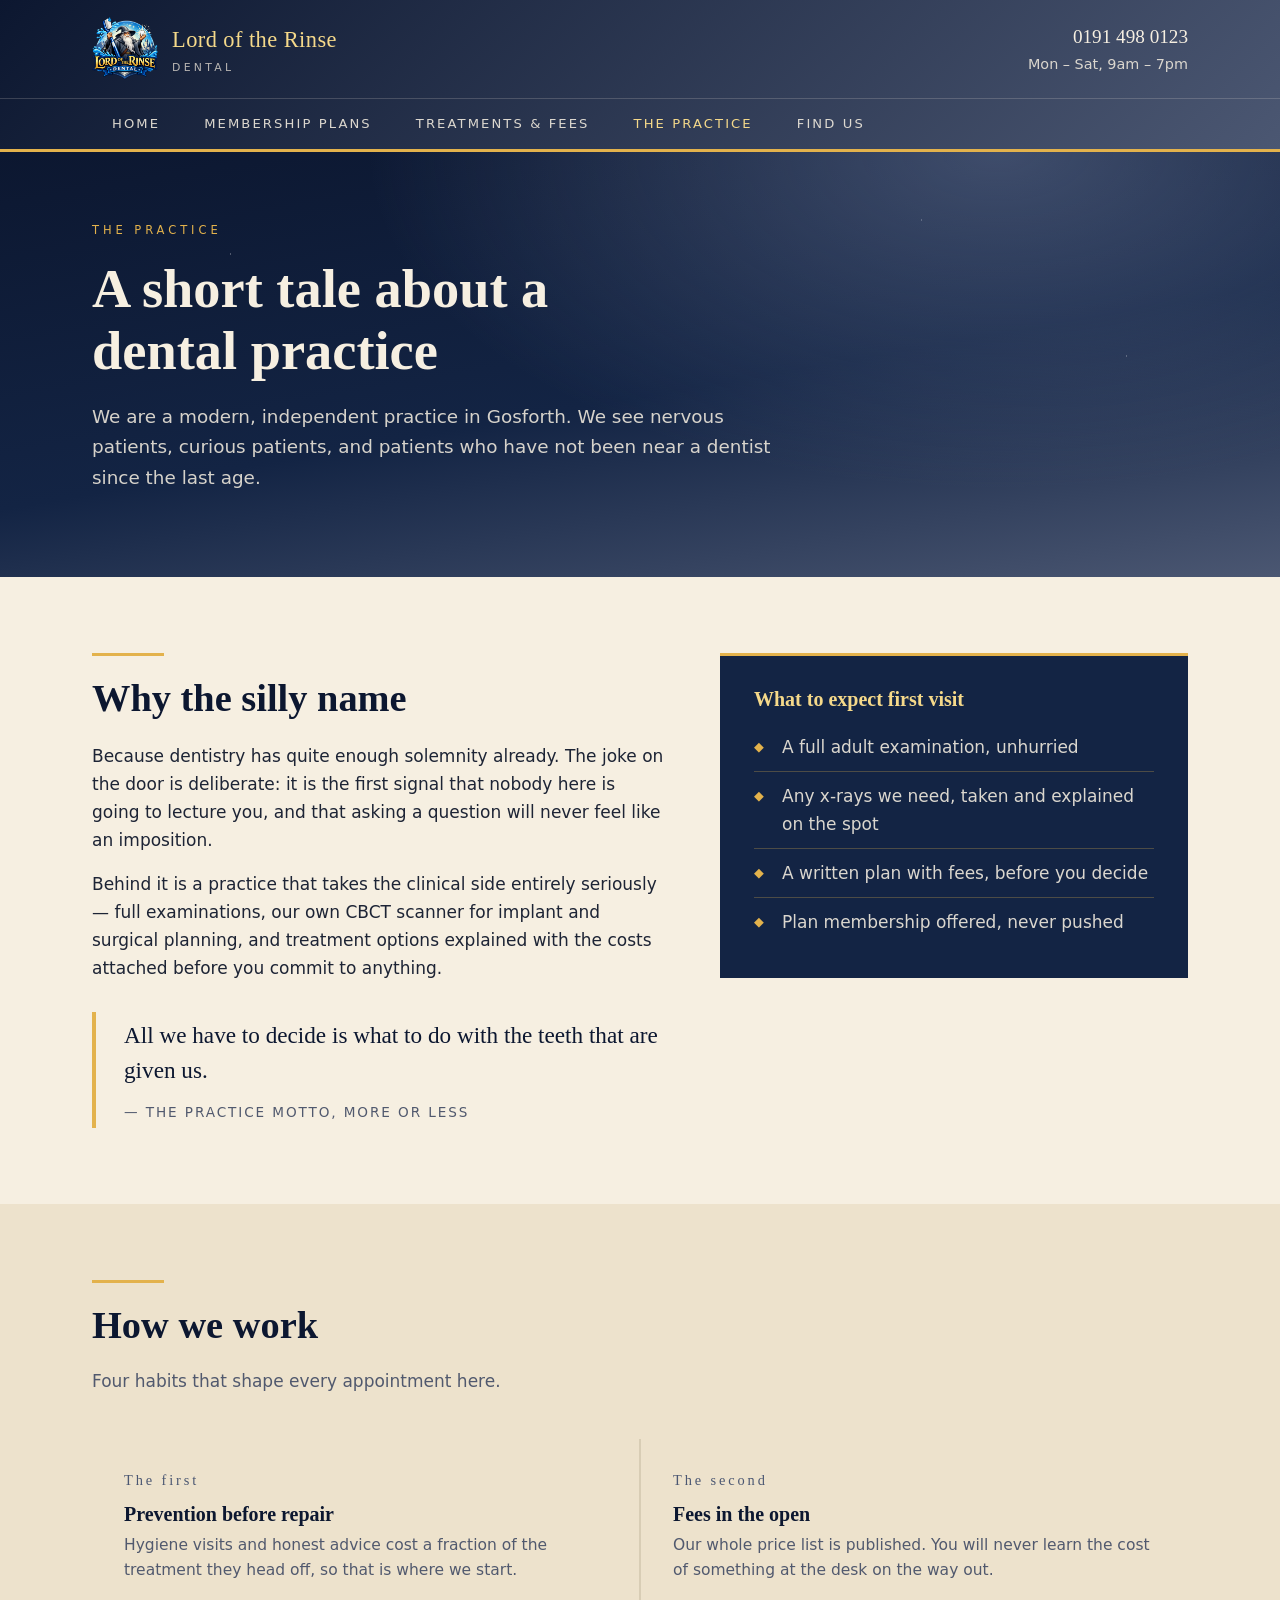
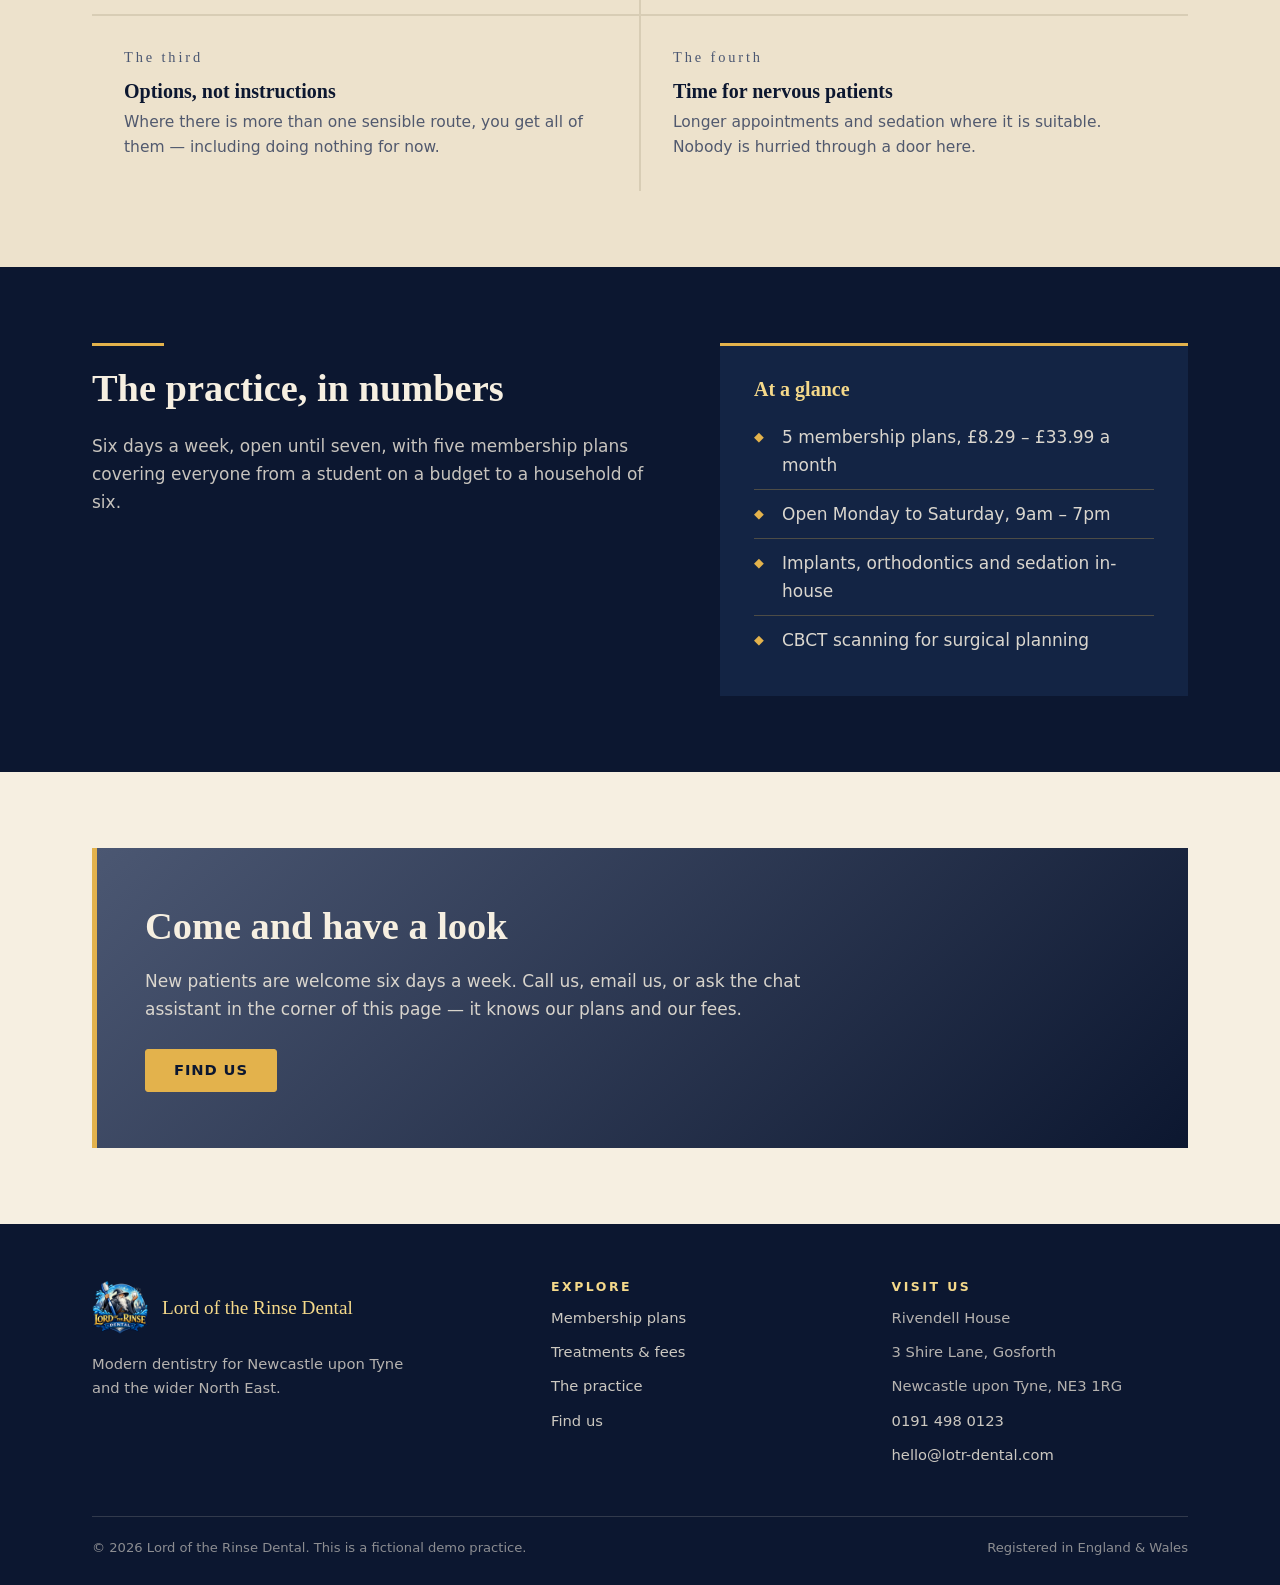
==== about.html @ 796674c6 "Add files via upload" ====
<!DOCTYPE html>
<html lang="en-GB">
<head>
  <meta charset="UTF-8" />
  <meta name="viewport" content="width=device-width, initial-scale=1" />
  <title>The Practice — Lord of the Rinse Dental</title>
  <meta name="description" content="Who we are, how we work and what to expect on your first visit to Lord of the Rinse Dental in Newcastle upon Tyne." />
  <link rel="stylesheet" href="styles.css" />
  <link rel="icon" href="logo.png" />
</head>
<body>

  <header class="site-header">
    <div class="container">
      <div class="masthead">
        <a class="masthead__brand" href="index.html">
          <img class="masthead__logo" src="logo.png" alt="Lord of the Rinse Dental" />
          <span>
            <span class="masthead__name">Lord of the Rinse</span>
            <span class="masthead__tag">Dental</span>
          </span>
        </a>
        <div class="masthead__aside">
          <span class="masthead__phone">0191 498 0123</span>
          Mon – Sat, 9am – 7pm
        </div>
      </div>
    </div>
    <nav class="mainnav">
      <div class="container">
        <ul>
          <li><a href="index.html">Home</a></li>
          <li><a href="plans.html">Membership Plans</a></li>
          <li><a href="treatments.html">Treatments &amp; Fees</a></li>
          <li><a href="about.html" class="active">The Practice</a></li>
          <li><a href="contact.html">Find Us</a></li>
        </ul>
      </div>
    </nav>
  </header>

  <section class="hero" style="padding:62px 0 68px">
    <div class="container">
      <span class="runes">The practice</span>
      <h1 style="max-width:22ch">A short tale about a dental practice</h1>
      <p class="lead" style="max-width:60ch">
        We are a modern, independent practice in Gosforth. We see nervous patients, curious
        patients, and patients who have not been near a dentist since the last age.
      </p>
    </div>
  </section>

  <section class="section">
    <div class="container split">
      <div>
        <div class="section__head" style="margin-bottom:22px"><h2>Why the silly name</h2></div>
        <p>
          Because dentistry has quite enough solemnity already. The joke on the door is deliberate:
          it is the first signal that nobody here is going to lecture you, and that asking a
          question will never feel like an imposition.
        </p>
        <p>
          Behind it is a practice that takes the clinical side entirely seriously — full
          examinations, our own CBCT scanner for implant and surgical planning, and treatment
          options explained with the costs attached before you commit to anything.
        </p>
        <blockquote class="scroll-quote" style="margin-top:30px">
          All we have to decide is what to do with the teeth that are given us.
          <footer>— The practice motto, more or less</footer>
        </blockquote>
      </div>
      <div class="panel">
        <h3>What to expect first visit</h3>
        <ul class="marks">
          <li>A full adult examination, unhurried</li>
          <li>Any x-rays we need, taken and explained on the spot</li>
          <li>A written plan with fees, before you decide</li>
          <li>Plan membership offered, never pushed</li>
        </ul>
      </div>
    </div>
  </section>

  <section class="section section--parchment">
    <div class="container">
      <div class="section__head">
        <h2>How we work</h2>
        <p>Four habits that shape every appointment here.</p>
      </div>
      <div class="chapters">
        <article class="chapter">
          <span class="chapter__no">The first</span>
          <h3>Prevention before repair</h3>
          <p>Hygiene visits and honest advice cost a fraction of the treatment they head off, so that is where we start.</p>
        </article>
        <article class="chapter">
          <span class="chapter__no">The second</span>
          <h3>Fees in the open</h3>
          <p>Our whole price list is published. You will never learn the cost of something at the desk on the way out.</p>
        </article>
        <article class="chapter">
          <span class="chapter__no">The third</span>
          <h3>Options, not instructions</h3>
          <p>Where there is more than one sensible route, you get all of them — including doing nothing for now.</p>
        </article>
        <article class="chapter">
          <span class="chapter__no">The fourth</span>
          <h3>Time for nervous patients</h3>
          <p>Longer appointments and sedation where it is suitable. Nobody is hurried through a door here.</p>
        </article>
      </div>
    </div>
  </section>

  <section class="section section--night">
    <div class="container split">
      <div>
        <div class="section__head" style="margin-bottom:22px"><h2>The practice, in numbers</h2></div>
        <p style="color:rgba(246,239,225,.8)">
          Six days a week, open until seven, with five membership plans covering everyone from a
          student on a budget to a household of six.
        </p>
      </div>
      <div class="panel">
        <h3>At a glance</h3>
        <ul class="marks">
          <li>5 membership plans, £8.29 – £33.99 a month</li>
          <li>Open Monday to Saturday, 9am – 7pm</li>
          <li>Implants, orthodontics and sedation in-house</li>
          <li>CBCT scanning for surgical planning</li>
        </ul>
      </div>
    </div>
  </section>

  <section class="section">
    <div class="container">
      <div class="band">
        <h2>Come and have a look</h2>
        <p>New patients are welcome six days a week. Call us, email us, or ask the chat assistant in the corner of this page — it knows our plans and our fees.</p>
        <p style="margin:26px 0 0"><a class="btn btn--gold" href="contact.html">Find us</a></p>
      </div>
    </div>
  </section>

  <footer class="site-footer">
    <div class="container">
      <div class="footer-grid">
        <div>
          <div class="footer-brand">
            <img src="logo.png" alt="" />
            <span>Lord of the Rinse Dental</span>
          </div>
          <p style="max-width:36ch">Modern dentistry for Newcastle upon Tyne and the wider North East.</p>
        </div>
        <div>
          <h4>Explore</h4>
          <ul>
            <li><a href="plans.html">Membership plans</a></li>
            <li><a href="treatments.html">Treatments &amp; fees</a></li>
            <li><a href="about.html">The practice</a></li>
            <li><a href="contact.html">Find us</a></li>
          </ul>
        </div>
        <div>
          <h4>Visit us</h4>
          <ul>
            <li>Rivendell House</li>
            <li>3 Shire Lane, Gosforth</li>
            <li>Newcastle upon Tyne, NE3 1RG</li>
            <li><a href="tel:01914980123">0191 498 0123</a></li>
            <li><a href="mailto:hello@lotr-dental.com">hello@lotr-dental.com</a></li>
          </ul>
        </div>
      </div>
      <div class="footer-bottom">
        <span>© 2026 Lord of the Rinse Dental. This is a fictional demo practice.</span>
        <span>Registered in England &amp; Wales</span>
      </div>
    </div>
  </footer>

  <!-- iGrow tracking: remembers which ad brought the visitor, so an enquiry they send later carries it.
       Replace REPLACE_WITH_FORM_KEY with the same form key as the enquiry form on contact.html. -->
  <script src="https://igrow.agiliosoftware.io/widget/forms/REPLACE_WITH_FORM_KEY/track.js" async></script>

  <!-- Leo embeddable chat widget -->
  <script src="https://igrow.agiliosoftware.io/widget/loader.js?siteKey=00aacc06fbdc7445a71e8ec767381c64" async></script>

</body>
</html>
---- styles.css ----
/* ==========================================================================
   Lord of the Rinse Dental — brochure site styles
   Plain hand-written CSS, no framework. Brand colour: #4b5772 (staging org record).
   ========================================================================== */

:root {
  --brand:      #4b5772;   /* organisation brand colour */
  --night:      #0c1730;
  --night-2:    #132444;
  --gold:       #e3b24c;   /* lettering gold from the practice logo */
  --gold-soft:  #f5d98a;
  --parchment:  #f6efe1;
  --parchment-2:#ede2cc;
  --ink:        #1d2435;
  --ink-soft:   #51596e;
  --rule:       #d8cdb5;
  --rule-dark:  rgba(227,178,76,.28);
  --maxw:       1140px;
  --serif:      "Iowan Old Style", "Palatino Linotype", Palatino, Georgia, "Times New Roman", serif;
  --sans:       "Segoe UI", system-ui, -apple-system, Roboto, Helvetica, Arial, sans-serif;
}

* { box-sizing: border-box; }
html { scroll-behavior: smooth; }

body {
  margin: 0;
  font-family: var(--sans);
  font-size: 17px;
  line-height: 1.65;
  color: var(--ink);
  background: var(--parchment);
}

h1, h2, h3, h4 {
  font-family: var(--serif);
  font-weight: 600;
  line-height: 1.15;
  margin: 0 0 .5em;
  color: var(--night);
}
h1 { font-size: clamp(2.2rem, 5vw, 3.4rem); }
h2 { font-size: clamp(1.7rem, 3.4vw, 2.4rem); }
h3 { font-size: 1.25rem; }
p { margin: 0 0 1rem; }
a { color: var(--brand); }
a:hover { color: var(--night); }
img { max-width: 100%; display: block; }

.container { width: 100%; max-width: var(--maxw); margin: 0 auto; padding: 0 22px; }
.muted { color: var(--ink-soft); }
.lead { font-size: 1.15rem; }

/* ---------- Buttons: square-edged, bordered, no pills ---------- */
.btn {
  display: inline-block;
  padding: 13px 28px;
  border: 1.5px solid transparent;
  border-radius: 3px;
  font: 600 .92rem/1 var(--sans);
  letter-spacing: .06em;
  text-transform: uppercase;
  text-decoration: none;
  cursor: pointer;
  transition: background .15s ease, color .15s ease, border-color .15s ease;
}
.btn--gold    { background: var(--gold); color: var(--night); border-color: var(--gold); }
.btn--gold:hover { background: var(--gold-soft); border-color: var(--gold-soft); color: var(--night); }
.btn--outline { background: transparent; color: var(--parchment); border-color: rgba(245,217,138,.55); }
.btn--outline:hover { background: rgba(227,178,76,.14); color: var(--gold-soft); }
.btn--ink     { background: transparent; color: var(--night); border-color: var(--rule); }
.btn--ink:hover { border-color: var(--brand); color: var(--brand); }

/* ---------- Header: logo left, nav on its own rule beneath ---------- */
.site-header {
  background: linear-gradient(135deg, var(--night) 0%, var(--brand) 100%);
  color: var(--parchment);
  border-bottom: 3px solid var(--gold);
}
.masthead {
  display: flex;
  align-items: center;
  justify-content: space-between;
  gap: 20px;
  padding: 16px 0;
}
.masthead__brand { display: flex; align-items: center; gap: 14px; text-decoration: none; }
.masthead__logo { width: 66px; height: 66px; }
.masthead__name {
  font-family: var(--serif);
  font-size: 1.4rem;
  color: var(--gold-soft);
  letter-spacing: .02em;
  display: block;
}
.masthead__tag {
  display: block;
  font-size: .68rem;
  text-transform: uppercase;
  letter-spacing: .3em;
  color: rgba(246,239,225,.72);
}
.masthead__aside { text-align: right; font-size: .9rem; color: rgba(246,239,225,.85); }
.masthead__phone { display: block; font-family: var(--serif); font-size: 1.2rem; color: var(--parchment); }

.mainnav { border-top: 1px solid rgba(246,239,225,.18); }
.mainnav ul {
  display: flex;
  flex-wrap: wrap;
  gap: 4px;
  list-style: none;
  margin: 0;
  padding: 0;
}
.mainnav a {
  display: block;
  padding: 14px 20px;
  color: rgba(246,239,225,.88);
  text-decoration: none;
  font-size: .82rem;
  text-transform: uppercase;
  letter-spacing: .16em;
  border-bottom: 3px solid transparent;
  margin-bottom: -3px;
}
.mainnav a:hover { color: var(--gold-soft); }
.mainnav a.active { color: var(--gold-soft); border-bottom-color: var(--gold); }

/* ---------- Hero ---------- */
.hero {
  position: relative;
  overflow: hidden;
  background:
    radial-gradient(1px 1px at 18% 24%, rgba(255,255,255,.55), transparent),
    radial-gradient(1px 1px at 72% 16%, rgba(255,255,255,.45), transparent),
    radial-gradient(1.5px 1.5px at 41% 62%, rgba(255,255,255,.35), transparent),
    radial-gradient(1px 1px at 88% 48%, rgba(255,255,255,.5), transparent),
    radial-gradient(900px 480px at 78% 0%, rgba(101,115,147,.55), transparent 70%),
    linear-gradient(170deg, var(--night) 0%, var(--night-2) 55%, var(--brand) 100%);
  color: var(--parchment);
  padding: 86px 0 94px;
}
.hero__inner { display: grid; grid-template-columns: 1.25fr .9fr; gap: 56px; align-items: center; }
.hero h1 { color: var(--parchment); margin-bottom: .35em; }
.hero h1 em { font-style: normal; color: var(--gold); }
.hero p { color: rgba(246,239,225,.86); max-width: 54ch; }
.hero__actions { display: flex; flex-wrap: wrap; gap: 14px; margin-top: 30px; }
.hero__seal { justify-self: center; }
.hero__seal img { width: 260px; filter: drop-shadow(0 18px 34px rgba(0,0,0,.45)); }

.runes {
  display: inline-block;
  font-size: .72rem;
  text-transform: uppercase;
  letter-spacing: .34em;
  color: var(--gold);
  margin-bottom: 18px;
}

/* ---------- Sections: left-aligned heads with a gold rule above ---------- */
.section { padding: 76px 0; }
.section--parchment { background: var(--parchment-2); }
.section--night { background: var(--night); color: rgba(246,239,225,.88); }
.section--night h2, .section--night h3 { color: var(--parchment); }

.section__head { max-width: 720px; margin: 0 0 44px; }
.section__head::before {
  content: "";
  display: block;
  width: 72px;
  height: 3px;
  background: var(--gold);
  margin-bottom: 20px;
}
.section__head p { color: var(--ink-soft); margin: 0; }
.section--night .section__head p { color: rgba(246,239,225,.75); }

/* ---------- Chapter list (numbered, replaces the icon card grid) ---------- */
.chapters { display: grid; grid-template-columns: repeat(2, 1fr); gap: 2px; background: var(--rule); }
.chapter { background: var(--parchment); padding: 30px 32px; }
.section--parchment .chapter { background: var(--parchment-2); }
.chapter__no {
  font-family: var(--serif);
  font-size: .9rem;
  letter-spacing: .2em;
  color: var(--brand);
  display: block;
  margin-bottom: 10px;
}
.chapter h3 { margin-bottom: .35em; }
.chapter p { margin: 0; color: var(--ink-soft); font-size: .97rem; }

/* ---------- Plan comparison table ---------- */
.ledger { width: 100%; border-collapse: collapse; font-size: .95rem; background: var(--parchment); }
.ledger caption { text-align: left; color: var(--ink-soft); font-size: .9rem; padding-bottom: 12px; }
.ledger th, .ledger td { border: 1px solid var(--rule); padding: 14px 16px; text-align: center; vertical-align: top; }
.ledger thead th {
  background: var(--night);
  color: var(--parchment);
  font-family: var(--serif);
  font-weight: 600;
  font-size: 1.02rem;
  border-color: var(--brand);
}
.ledger thead th small {
  display: block;
  font-family: var(--sans);
  font-weight: 400;
  font-size: .68rem;
  letter-spacing: .2em;
  text-transform: uppercase;
  color: var(--gold-soft);
  margin-top: 6px;
}
.ledger tbody th {
  text-align: left;
  font-weight: 600;
  background: var(--parchment-2);
  white-space: nowrap;
}
.ledger .price { font-family: var(--serif); font-size: 1.5rem; color: var(--night); }
.ledger .price span { display: block; font-family: var(--sans); font-size: .72rem; letter-spacing: .14em; text-transform: uppercase; color: var(--ink-soft); }
.ledger .is-ruling {
  background: rgba(227,178,76,.22);
  border-left: 2px solid var(--gold);
  border-right: 2px solid var(--gold);
}
.ledger thead th.is-ruling { background: var(--brand); border-top: 2px solid var(--gold); }
.ledger tbody tr:last-child .is-ruling { border-bottom: 2px solid var(--gold); }
.ledger .yes { color: var(--brand); font-weight: 700; }
.ledger .no { color: var(--ink-soft); opacity: .55; }
.ledger tfoot td { border: 0; padding-top: 18px; }

.table-scroll { overflow-x: auto; }

/* ---------- Price lists with dotted leaders ---------- */
.pricelist { columns: 2; column-gap: 54px; }
.pricelist > * { break-inside: avoid; }
.pricelist h3 {
  padding-bottom: 8px;
  border-bottom: 2px solid var(--gold);
  margin-top: 28px;
}
.pricelist h3:first-child { margin-top: 0; }
.pricelist ul { list-style: none; margin: 0 0 8px; padding: 0; }
.pricelist li {
  display: flex;
  align-items: baseline;
  gap: 8px;
  padding: 9px 0;
  border-bottom: 1px dotted var(--rule);
}
.pricelist li span:first-child { flex: 0 1 auto; }
.pricelist li .dots { flex: 1 1 auto; border-bottom: 1px dotted var(--rule); transform: translateY(-4px); }
.pricelist li .amount { font-family: var(--serif); font-weight: 600; white-space: nowrap; color: var(--night); }

/* ---------- Split layout ---------- */
.split { display: grid; grid-template-columns: 1.1fr .9fr; gap: 56px; align-items: start; }

.panel {
  background: var(--night-2);
  color: rgba(246,239,225,.88);
  border-top: 3px solid var(--gold);
  padding: 32px 34px;
}
.panel h3 { color: var(--gold-soft); margin-bottom: .6em; }
.panel--light {
  background: var(--parchment);
  color: var(--ink);
  border: 1px solid var(--rule);
  border-top: 3px solid var(--gold);
}
.panel--light h3 { color: var(--night); }

.hours { list-style: none; margin: 0; padding: 0; }
.hours li { display: flex; justify-content: space-between; gap: 16px; padding: 9px 0; border-bottom: 1px solid var(--rule-dark); }
.panel--light .hours li { border-bottom-color: var(--rule); }
.hours li:last-child { border-bottom: 0; }
.hours .closed { opacity: .6; }

.tally { display: flex; flex-wrap: wrap; gap: 36px; margin: 32px 0 0; }
.tally div b { display: block; font-family: var(--serif); font-size: 1.9rem; color: var(--brand); line-height: 1; }
.tally div span { font-size: .78rem; text-transform: uppercase; letter-spacing: .16em; color: var(--ink-soft); }

.marks { list-style: none; margin: 0; padding: 0; }
.marks li { padding: 10px 0 10px 28px; position: relative; border-bottom: 1px solid var(--rule-dark); }
.marks li:last-child { border-bottom: 0; }
.marks li::before { content: "◆"; position: absolute; left: 0; color: var(--gold); font-size: .8rem; top: 13px; }

/* ---------- Quote band ---------- */
.band {
  background: linear-gradient(135deg, var(--brand) 0%, var(--night) 100%);
  color: var(--parchment);
  padding: 56px 48px;
  border-left: 5px solid var(--gold);
}
.band h2 { color: var(--parchment); }
.band p { color: rgba(246,239,225,.85); max-width: 62ch; }

blockquote.scroll-quote {
  font-family: var(--serif);
  font-size: 1.45rem;
  line-height: 1.5;
  color: var(--night);
  border-left: 4px solid var(--gold);
  margin: 0;
  padding: 6px 0 6px 28px;
}
blockquote.scroll-quote footer { font-family: var(--sans); font-size: .85rem; letter-spacing: .14em; text-transform: uppercase; color: var(--ink-soft); margin-top: 14px; }

/* ---------- Contact ---------- */
.contact-grid { display: grid; grid-template-columns: repeat(3, 1fr); gap: 2px; background: var(--rule); }
.contact-card { background: var(--parchment); padding: 28px 30px; }
.contact-card h3 { font-size: 1.05rem; }
.contact-card p { margin: 0; color: var(--ink-soft); font-size: .95rem; }
.contact-card a { color: var(--brand); text-decoration: none; }
.contact-card a:hover { text-decoration: underline; }

/* ---------- Footer ---------- */
.site-footer { background: var(--night); color: rgba(246,239,225,.72); padding: 56px 0 26px; font-size: .92rem; }
.site-footer h4 { color: var(--gold-soft); font-size: .78rem; letter-spacing: .2em; text-transform: uppercase; font-family: var(--sans); }
.site-footer ul { list-style: none; margin: 0; padding: 0; }
.site-footer li { padding: 5px 0; }
.site-footer a { color: rgba(246,239,225,.82); text-decoration: none; }
.site-footer a:hover { color: var(--gold-soft); }
.footer-grid { display: grid; grid-template-columns: 1.4fr 1fr 1fr; gap: 44px; }
.footer-brand { display: flex; align-items: center; gap: 14px; margin-bottom: 16px; }
.footer-brand img { width: 56px; }
.footer-brand span { font-family: var(--serif); font-size: 1.2rem; color: var(--gold-soft); }
.footer-bottom {
  display: flex;
  flex-wrap: wrap;
  justify-content: space-between;
  gap: 12px;
  border-top: 1px solid rgba(246,239,225,.16);
  margin-top: 44px;
  padding-top: 20px;
  font-size: .82rem;
  color: rgba(246,239,225,.55);
}

/* ---------- Responsive ---------- */
@media (max-width: 900px) {
  .hero__inner,
  .split { grid-template-columns: 1fr; }
  .hero__seal { order: -1; }
  .hero__seal img { width: 180px; }
  .chapters,
  .contact-grid { grid-template-columns: 1fr; }
  .pricelist { columns: 1; }
  .footer-grid { grid-template-columns: 1fr; gap: 28px; }
  .masthead__aside { display: none; }
  .band { padding: 40px 28px; }
}
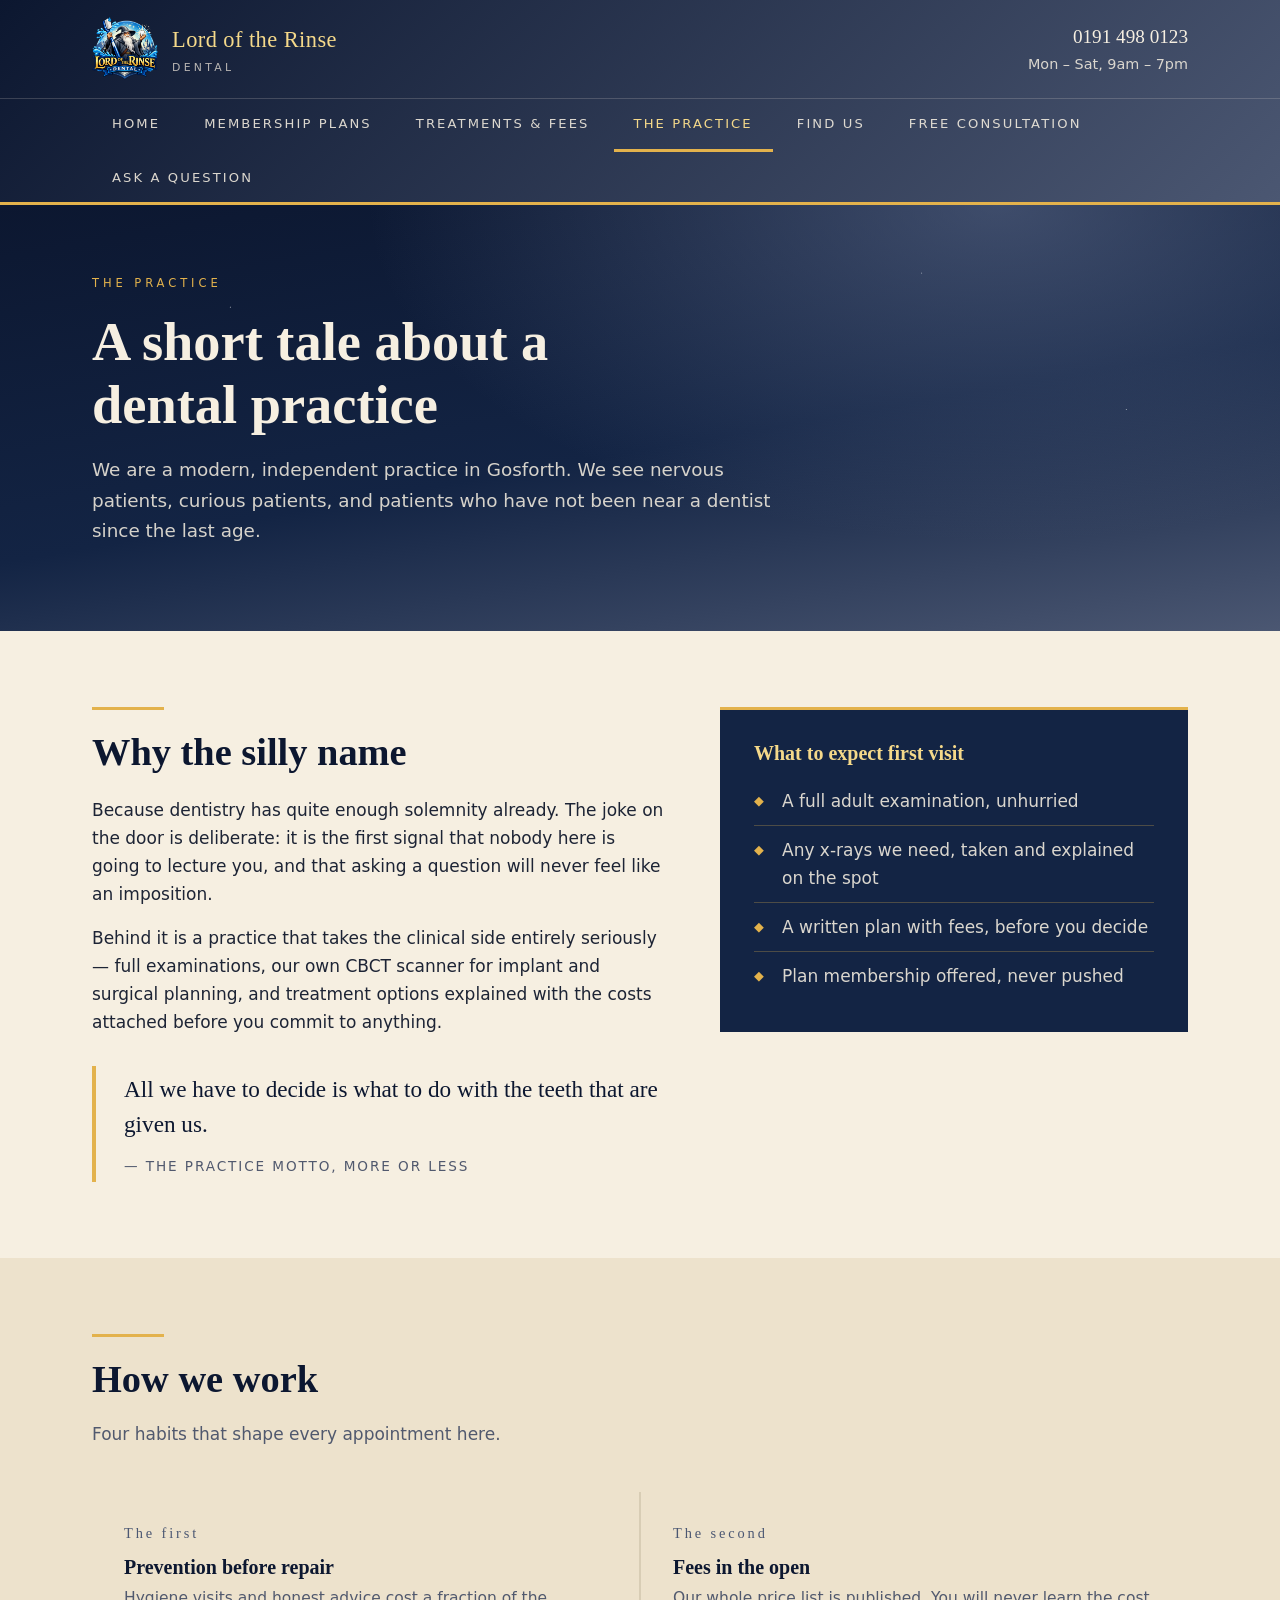
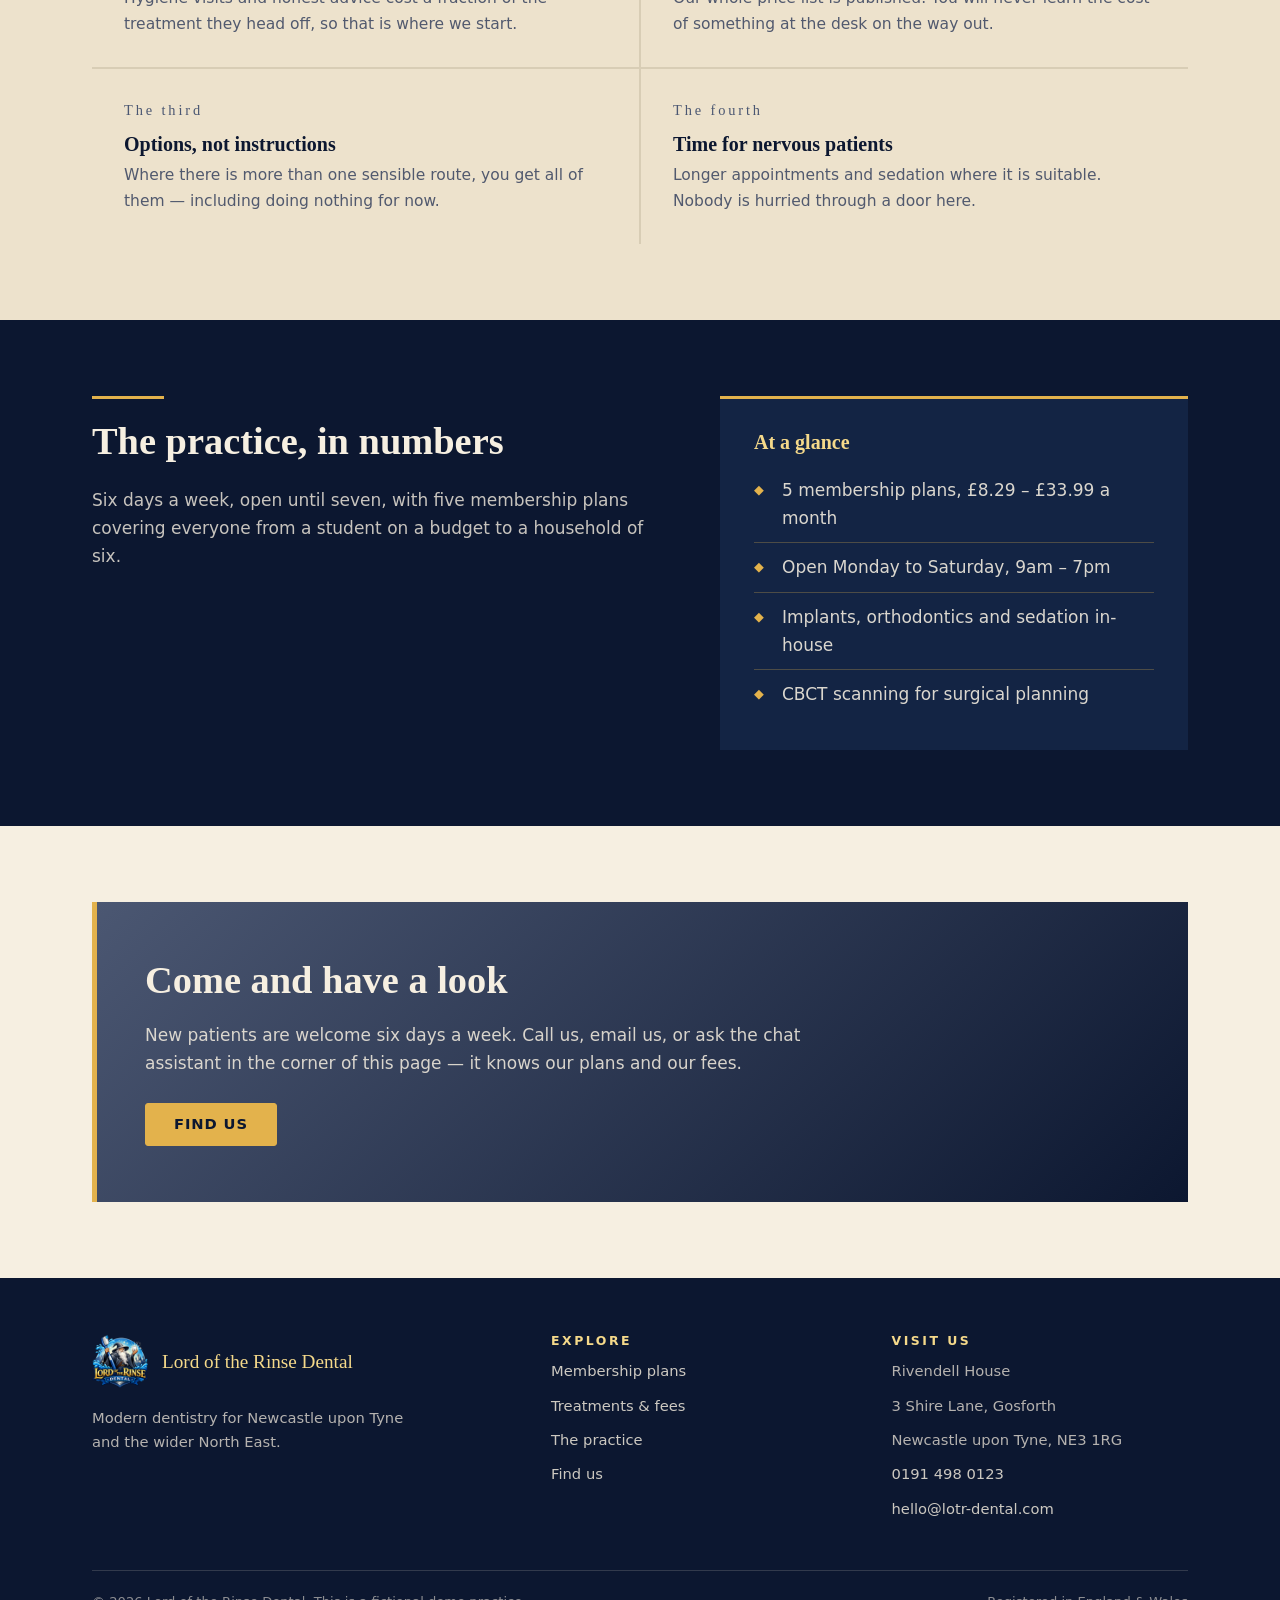
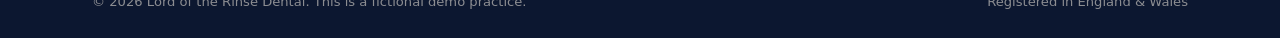
==== commit b9968b24: "Add files via upload" ====
--- a/about.html
+++ b/about.html
@@ -34,6 +34,8 @@
           <li><a href="treatments.html">Treatments &amp; Fees</a></li>
           <li><a href="about.html" class="active">The Practice</a></li>
           <li><a href="contact.html">Find Us</a></li>
+          <li><a href="consultation.html">Free Consultation</a></li>
+          <li><a href="enquiry.html">Ask a Question</a></li>
         </ul>
       </div>
     </nav>
@@ -180,10 +182,9 @@
     </div>
   </footer>
 
-  <!-- iGrow tracking: remembers which ad brought the visitor, so an enquiry they send later carries it.
-       Replace REPLACE_WITH_FORM_KEY with the same form key as the enquiry form on contact.html. -->
-  <script src="https://igrow.agiliosoftware.io/widget/forms/REPLACE_WITH_FORM_KEY/track.js" async></script>
-
+  <!-- iGrow tracking: remembers which ad brought the visitor, so an enquiry they send later carries it. -->
+  <script src="https://igrow.agiliosoftware.io/widget/forms/aazoqjekPaQnsUh6GBXliw/track.js" async></script>
+
   <!-- Leo embeddable chat widget -->
   <script src="https://igrow.agiliosoftware.io/widget/loader.js?siteKey=00aacc06fbdc7445a71e8ec767381c64" async></script>
 
--- a/styles.css
+++ b/styles.css
@@ -339,6 +339,24 @@
   color: rgba(246,239,225,.55);
 }
 
+/* ---------- Landing-page form ---------- */
+.lead-form { display: grid; gap: 14px; }
+.lead-form h3 { margin-bottom: 4px; }
+.lead-form label { display: grid; gap: 6px; font-size: .92rem; font-weight: 600; }
+.lead-form input,
+.lead-form select,
+.lead-form textarea {
+  font: 400 1rem var(--sans);
+  padding: 10px 12px;
+  border: 1px solid var(--rule);
+  background: #fff;
+  color: var(--ink);
+}
+.lead-form__check { grid-template-columns: auto 1fr; align-items: start; font-weight: 400; color: var(--ink-soft); }
+.lead-form__check input { margin-top: 4px; }
+.lead-form__trap { position: absolute; left: -9999px; }
+.footer-bottom a { color: inherit; }
+
 /* ---------- Responsive ---------- */
 @media (max-width: 900px) {
   .hero__inner,
